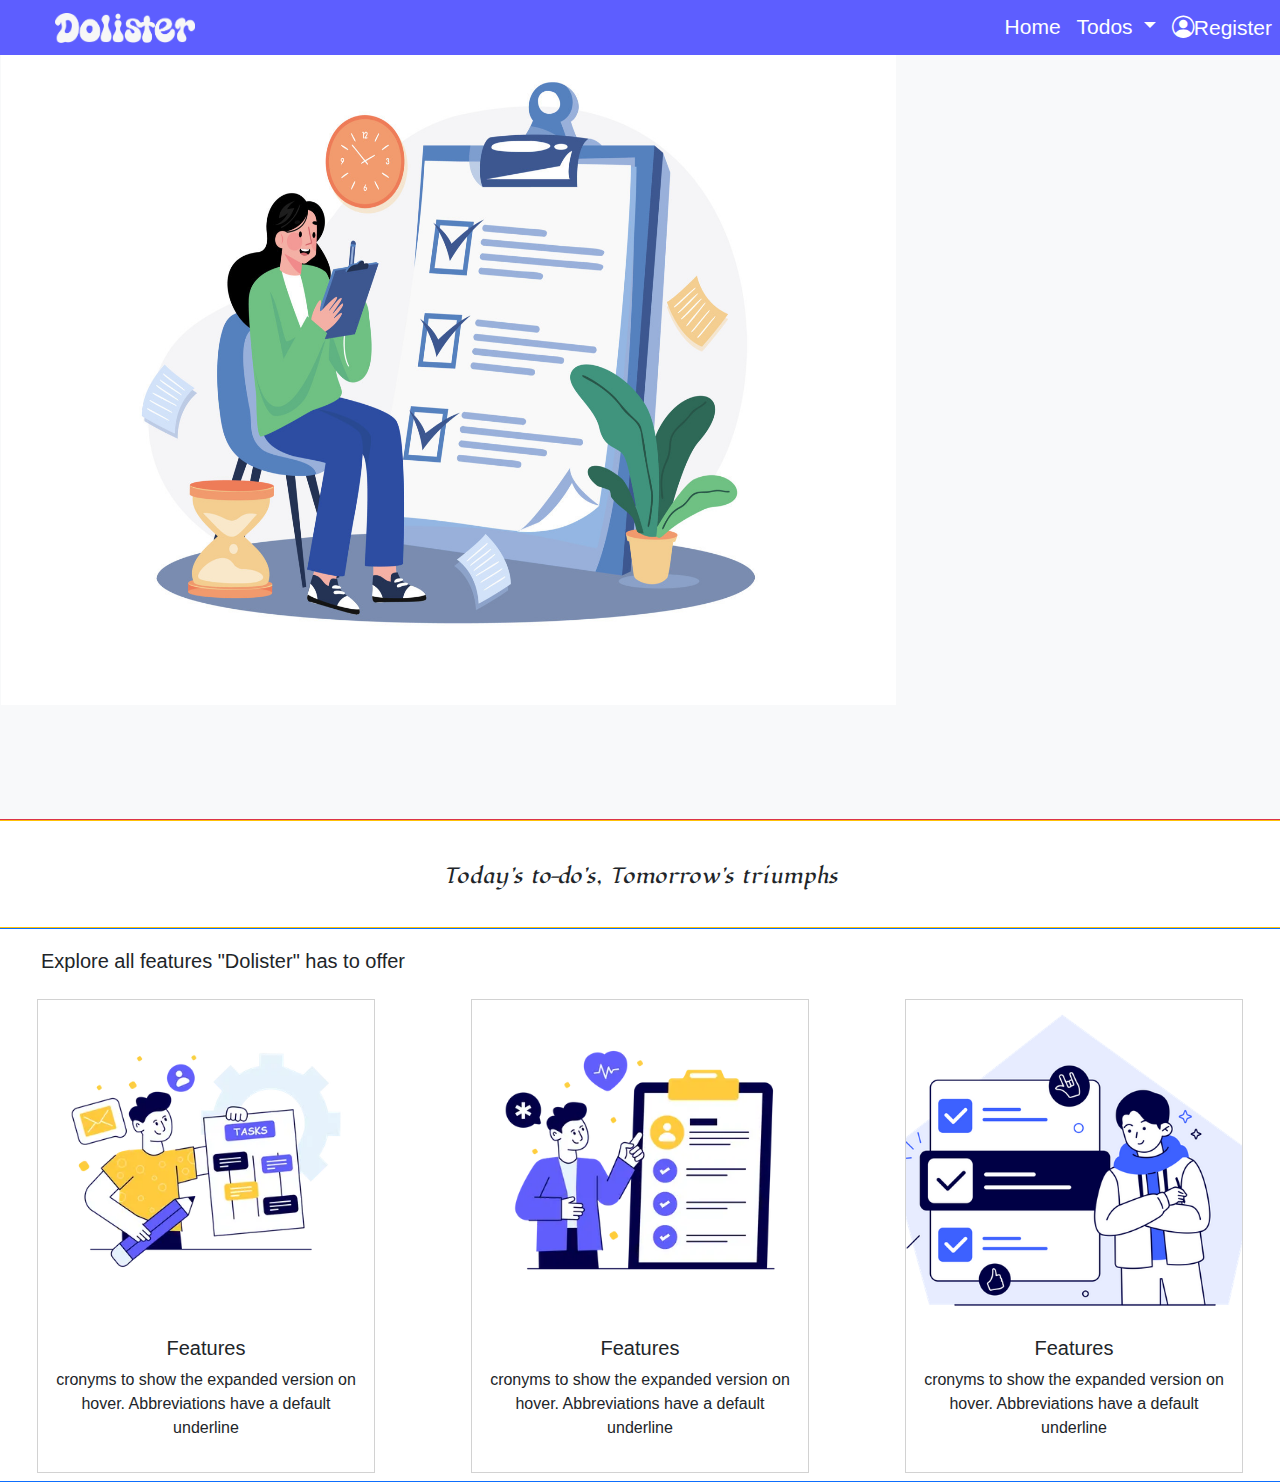
==== index.html @ dff58cc9 "added view todo" ====
<!DOCTYPE html>
<html lang="en">
    <head>
        <meta charset="UTF-8">
        <meta name="viewport" content="width=device-width, initial-scale=1">
        <title>DoLister</title>
        <link rel="icon" href="images/title-logo.png" type="image/x-icon">
        <!--link to css file-->
        <link rel="stylesheet" href="css/styles.css">
        <!--link to bootstrap.v5-->
        <link href="https://cdn.jsdelivr.net/npm/bootstrap@5.3.0-alpha1/dist/css/bootstrap.min.css" rel="stylesheet">
        <!--link to bootstrap icons-->
        <link rel="stylesheet" href="https://cdn.jsdelivr.net/npm/bootstrap-icons@1.11.3/font/bootstrap-icons.min.css">
        <!--Google font link-->
        <link rel="preconnect" href="https://fonts.googleapis.com">
        <link rel="preconnect" href="https://fonts.gstatic.com" crossorigin>
        <link href="https://fonts.googleapis.com/css2?family=Lugrasimo&display=swap" rel="stylesheet">
    </head>
    <body>
        <header> 
            <nav class="navbar navbar-expand-lg navbar-dark fixed-top">
                <div class="container-fluid gx-0">
                    <a class="navbar-brand" href="index.html" >
                        <img src="images/text-1716182278752.png" alt="3D fonts">
                    </a>
                    <button class="navbar-toggler" type="button" data-bs-toggle="collapse" data-bs-target="#navbarNavAltMarkup" aria-controls="navbarNavAltMarkup" aria-expanded="false" aria-label="Toggle navigation">
                        <span class="navbar-toggler-icon"></span>
                    </button>
                    <div class="collapse navbar-collapse justify-content-end" id="navbarNavAltMarkup">
                        <div class="navbar-nav header-nav">
                            <a class="nav-link header-nav-link active text-white" aria-current="page" href="index.html">Home</a>
                            <li class="nav-item dropdown">
                                <a class="nav-link dropdown-toggle" href="#" role="button" data-bs-toggle="dropdown" aria-expanded="false">
                                    Todos
                                </a>
                                <ul class="dropdown-menu">
                                    <li><a class="dropdown-item" href="new-todo.html">Add Todos</a></li>
                                    <li><a class="dropdown-item" href="user-todos.html">View Todos</a></li>
                                </ul>
                            </li>
                
                            <a class="nav-link header-nav-link" href="new-user.html"><i class="bi bi-person-circle"></i>Register</a>
                        </div>
                    </div> 
                </div>
            </nav>
        </header>
        <main>
            <div class="row home-body">
                <div class="col-lg-12 home_banner border border-danger bg-light">
                    <img src="images/todo2.jpeg" class="home-image" alt="" class="border border-info">
                </div>
                <!--Block quote-->
                <div class="col-lg-12 home_blockquote border border-warning">
                    <blockquote class="blockquote home_blockquote_text">
                        <p>Today's to-do's, Tomorrow's triumphs</p>    
                    </blockquote>
                </div>

                <!--Features-->
                <div class="col-lg-12 border border-primary">
                    <div>
                        <h5 class="home-features-title">Explore all features "Dolister" has to offer</h5>
                    </div>
                    <div class="row row-cols-3">
                        <div class="col px-5 py-2">
                            <div class="card rounded-0">
                                <img src="images/home-feature-1.webp" class="home-card-img-top"
                                    alt="...">
                                <div class="card-body text-center">
                                    <h5 class="card-title">Features</h5>
                                    <p>cronyms to show the expanded version on hover. Abbreviations have a default underline</p>
                                </div>
                            </div>
                        </div>

                        <div class="col px-5 py-2">
                            <div class="card rounded-0">
                                <img src="images/home-feature-2.webp" class="home-card-img-top"
                                    alt="...">
                                <div class="card-body text-center">
                                    <h5 class="card-title">Features</h5>
                                    <p>cronyms to show the expanded version on hover. Abbreviations have a default underline</p>
                                </div>
                            </div>
                        </div>

                        <div class="col px-5 py-2">
                            <div class="card rounded-0">
                                <img src="images/home-feature-3.png" class="home-card-img-top"
                                    alt="...">
                                <div class="card-body text-center">
                                    <h5 class="card-title">Features</h5>
                                    <p>cronyms to show the expanded version on hover. Abbreviations have a default underline</p>
                                </div>
                            </div>
                        </div>

                    </div>
                </div>

                <!--FLow-->
                <div></div>
            </div>
        </main>
        <footer>
            
        </footer>
        <script src="scripts/index.js"></script>
        <script src="https://cdnjs.cloudflare.com/ajax/libs/jquery/3.6.0/jquery.min.js"></script>
        <script src="https://cdn.jsdelivr.net/npm/bootstrap@5.3.0-alpha1/dist/js/bootstrap.bundle.min.js"></script>
    </body>
</html>
---- css/styles.css ----
/*New Todo Page*/

.newtodo-container {
    max-width: 550px;
    max-height: 850px;
    margin: 110px auto;
    margin-bottom: 70px;
    padding: 30px;
    border-radius: 5px;
}

.form-text{
    font-size: 13px !important;
}

.newtodo-btn{
    width:200px;
}

.errorFormField{
    color:red;
    font-size: 14px;
    padding:5px 0px;
}

/*New User Page*/

.newuser-container {
    max-width: 500px;
    max-height: 850px;
    margin: 110px auto;
    margin-bottom: 70px;
    padding: 30px;
    border-radius: 5px;
}

.form-text{
    font-size: 13px !important;
}

.newuser-btn{
    width:200px;
}

.errorFormField{
    color:red;
    font-size: 14px;
    padding:5px 0px;
}

.help-text{
    text-align: justify;
    padding-left: 15px;
}

.bi-eye-fill{
    margin-left: -45px;
    margin-top: -30px;
    position: relative;
    z-index: 2;
    padding-right: 15px;
    float: right;
    cursor: pointer;
}

/*User Todo Page*/
.todosArea{
    font-family:Calibri, 'Trebuchet MS', sans-serif;
}

.todo-container{
    margin:90px 5px 50px 35px;
}

.todo-category-color-dot{
    height: 14px;
    width: 14px;
    background-color: #bbb;
    border-radius: 50%;
    display: inline-block;
}

.todo-category-header{
    height: 45px;
}

.todo-category-title{
    font-size: 16px;
}

.todo-details{
    color: black;
}

.todo-card-container{
    padding: 0px 20px 0px 50px;
}

.todo-card{
    width:20vw;
    border-width: 0px !important;
}

.todo-status{
    float: right;
}

.todo-desc{
    font-size: 17x;
    padding-left: 0px;
}

.todo-body{
    font-size:13px;
}

.todo-icons{
    float:right;
}

.strike{
    text-decoration: line-through;
}

.bi-star, .bi-pencil-square, .bi-trash,.bi-check-circle{
    padding-left: 10px;
    font-size: 1.2rem;
    color: black;
    cursor: pointer;
}

.bi-x-circle{
    padding-left: 10px;
    font-size: 1.2rem;
    color: black;
    cursor: pointer;
}
.bi-check-circle-fill{
    padding-left: 10px;
    font-size: 1.2rem;
    color: green;
    cursor: pointer;
}

.completebtn{
    float: right;
    font-size: 15px !important;
    padding: 0;
}

#addTodosBtn{
    width:80%;
    float: right;
    background-color: #E0E0E0;
}

.bi-plus-square-fill{
    float: left;
}

/*Todo aside styles*/

.todo-aside-container{
    margin-top: 90px;
    padding: 0px 40px;
}

.todo-aside-title-info, .todo-aside-list-title{
    padding: 10px 15px;
}

.todo-aside-title-info{
    font-size: 17px;
}

.todo-aside-list{
    padding: 10px 45px;
    list-style-type: none;
}

.todo-aside-sublist{
    padding: 5px 0px;
}

.todo-aside-list-title{
    font-size: 16px;
}

.todo-count-badge {
    height: 19px;
    width:21px;
    background-color: goldenrod;
  }

#completedIcon{
    padding: 5px 0px;
    font-size: 1rem;
    color: black;
    cursor: pointer;
}


/* Index page*/
.navbar{
    /* background-color: navy; */ 
    height: 55px;
    background-color: #5d5eff;
}

.navbar-brand img{
    width:140px;
    height:30px;
    margin-left: 55px;
}

.header-nav a{
    font-size:21px;
    font-family: 'Gill Sans', 'Gill Sans MT', Calibri, 'Trebuchet MS', sans-serif;
    color:white;
    background-color: #5d5eff;
}

.bi-person-circle, .bi-cart4{
    color: white;
    font-size: 1.4rem;
}

.home-body{
    font-family: 'Gill Sans', 'Gill Sans MT', Calibri, 'Trebuchet MS', sans-serif;
}

.home_banner{
    height: 820px;
    width:100%;
}

.home-image{
    height: 55vw;
    width: 70%;
}

.home-features-title{
    padding: 20px 20px 10px 40px;
}

.home_blockquote{
    padding: 40px 20px 20px 20px;
}

.home_blockquote_text{
    font-family:"Lugrasimo";
    font-size: 40px;
    text-align: center;
}

.lugrasimo-regular {
    font-family: "Lugrasimo", cursive;
    font-weight: 400;
    font-style: normal;
}

.home-card-img-top{
    width: 100%;
    height: 25vw;
    object-fit: cover;
}
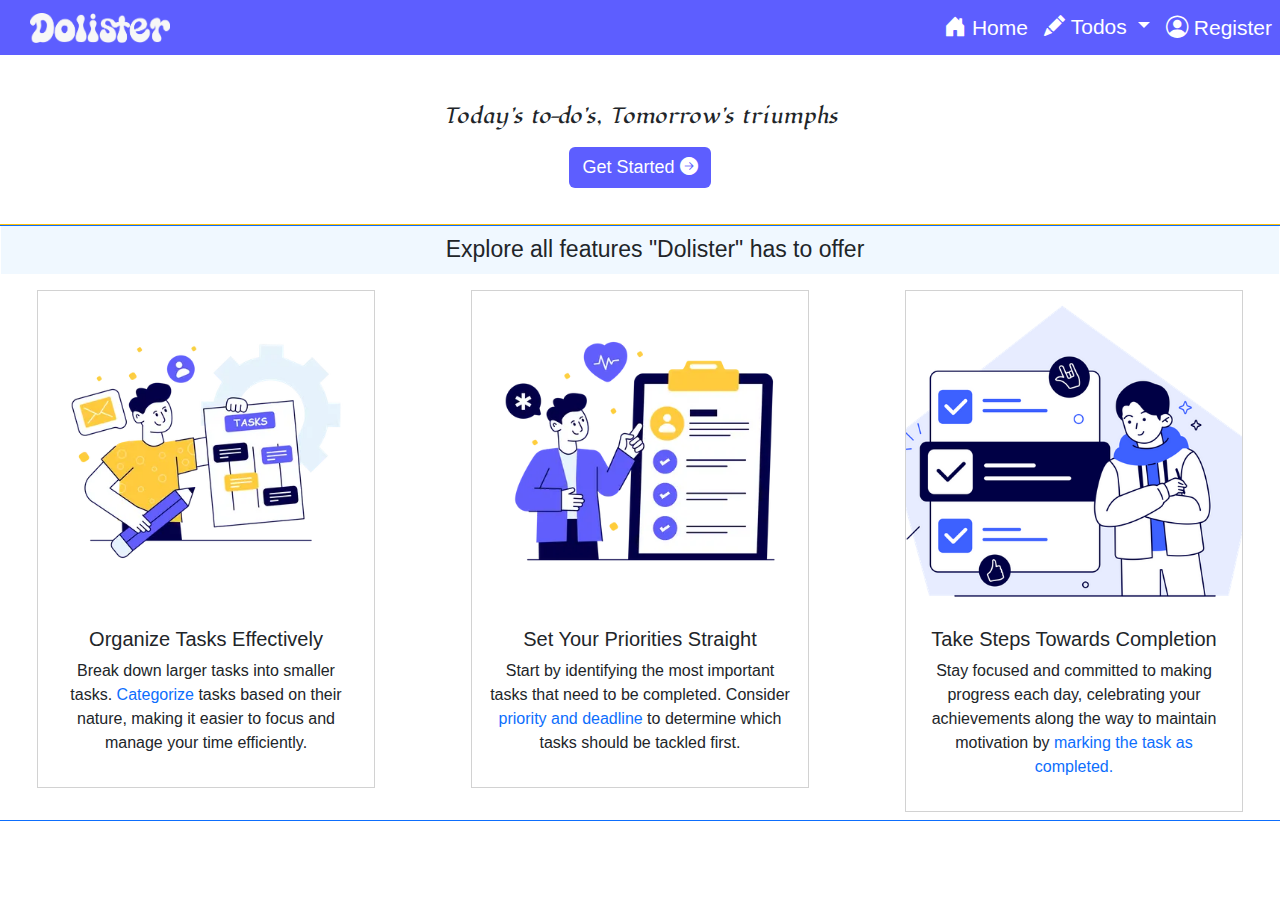
==== commit 137d746b: "added index page" ====
--- a/index.html
+++ b/index.html
@@ -28,18 +28,18 @@
                     </button>
                     <div class="collapse navbar-collapse justify-content-end" id="navbarNavAltMarkup">
                         <div class="navbar-nav header-nav">
-                            <a class="nav-link header-nav-link active text-white" aria-current="page" href="index.html">Home</a>
-                            <li class="nav-item dropdown">
+                            <a class="nav-link header-nav-link active text-white" aria-current="page" href="index.html"><i class="bi bi-house-door-fill"></i>&nbsp;Home</a>
+                            <li class="nav-item header-nav-link dropdown">
                                 <a class="nav-link dropdown-toggle" href="#" role="button" data-bs-toggle="dropdown" aria-expanded="false">
-                                    Todos
+                                    <i class="bi bi-pencil-fill"></i>&nbsp;Todos
                                 </a>
-                                <ul class="dropdown-menu">
-                                    <li><a class="dropdown-item" href="new-todo.html">Add Todos</a></li>
-                                    <li><a class="dropdown-item" href="user-todos.html">View Todos</a></li>
+                                <ul class="dropdown-menu todo-header-dropdown">
+                                    <li><a class="dropdown-item todo-header-dropdown-list" href="new-todo.html">Add Todos</a></li>
+                                    <li><a class="dropdown-item todo-header-dropdown-list" href="user-todos.html">View Todos</a></li>
                                 </ul>
                             </li>
                 
-                            <a class="nav-link header-nav-link" href="new-user.html"><i class="bi bi-person-circle"></i>Register</a>
+                            <a class="nav-link header-nav-link todo_link " href="new-user.html"><i class="bi bi-person-circle"></i>&nbsp;Register</a>
                         </div>
                     </div> 
                 </div>
@@ -47,29 +47,35 @@
         </header>
         <main>
             <div class="row home-body">
-                <div class="col-lg-12 home_banner border border-danger bg-light">
-                    <img src="images/todo2.jpeg" class="home-image" alt="" class="border border-info">
+                
+                <!--
+                <div class="col-lg-8 home_banner border border-danger bg-light">
+                    <img src="images/todo.giff.gif" class="home-image" alt="">
                 </div>
+                -->
+                
+                
                 <!--Block quote-->
                 <div class="col-lg-12 home_blockquote border border-warning">
-                    <blockquote class="blockquote home_blockquote_text">
-                        <p>Today's to-do's, Tomorrow's triumphs</p>    
+                    <blockquote class="blockquote">
+                        <p class="home_blockquote_text">Today's to-do's, Tomorrow's triumphs</p>   
+                        <a class="btn home-btn" href="new-user.html" type="button">Get Started&nbsp;<i class="bi bi-arrow-right-circle-fill"></i></a> 
                     </blockquote>
                 </div>
 
                 <!--Features-->
                 <div class="col-lg-12 border border-primary">
                     <div>
-                        <h5 class="home-features-title">Explore all features "Dolister" has to offer</h5>
+                        <h5 class="home-features-title text-center">Explore all features "Dolister" has to offer</h5>
                     </div>
-                    <div class="row row-cols-3">
+                    <div class="row row-cols-1 row-cols-sm-1 row-cols-md-1 row-cols-lg-1 row-cols-xl-3">
                         <div class="col px-5 py-2">
                             <div class="card rounded-0">
                                 <img src="images/home-feature-1.webp" class="home-card-img-top"
                                     alt="...">
                                 <div class="card-body text-center">
-                                    <h5 class="card-title">Features</h5>
-                                    <p>cronyms to show the expanded version on hover. Abbreviations have a default underline</p>
+                                    <h5 class="card-title">Organize Tasks Effectively</h5>
+                                    <p>Break down larger tasks into smaller tasks. <span class="text-primary">Categorize </span>tasks based on their nature, making it easier to focus and manage your time efficiently.</p>
                                 </div>
                             </div>
                         </div>
@@ -79,8 +85,8 @@
                                 <img src="images/home-feature-2.webp" class="home-card-img-top"
                                     alt="...">
                                 <div class="card-body text-center">
-                                    <h5 class="card-title">Features</h5>
-                                    <p>cronyms to show the expanded version on hover. Abbreviations have a default underline</p>
+                                    <h5 class="card-title">Set Your Priorities Straight</h5>
+                                    <p>Start by identifying the most important tasks that need to be completed. Consider <span class="text-primary">priority and deadline</span> to determine which tasks should be tackled first.</p>
                                 </div>
                             </div>
                         </div>
@@ -90,8 +96,8 @@
                                 <img src="images/home-feature-3.png" class="home-card-img-top"
                                     alt="...">
                                 <div class="card-body text-center">
-                                    <h5 class="card-title">Features</h5>
-                                    <p>cronyms to show the expanded version on hover. Abbreviations have a default underline</p>
+                                    <h5 class="card-title">Take Steps Towards Completion</h5>
+                                    <p>Stay focused and committed to making progress each day, celebrating your achievements along the way to maintain motivation by <span class="text-primary">marking the task as completed.</span></p>
                                 </div>
                             </div>
                         </div>
--- a/css/styles.css
+++ b/css/styles.css
@@ -5,8 +5,11 @@
     max-height: 850px;
     margin: 110px auto;
     margin-bottom: 70px;
+    margin-left: 50px;
     padding: 30px;
     border-radius: 5px;
+    background-color: whitesmoke;
+    
 }
 
 .form-text{
@@ -15,6 +18,7 @@
 
 .newtodo-btn{
     width:200px;
+    background-color: #5d5eff !important;
 }
 
 .errorFormField{
@@ -23,15 +27,40 @@
     padding:5px 0px;
 }
 
+.newtodo_body{
+    display: flex;
+}
+
+.pencil-image{
+    height: 41.3vw;
+    width:100%;
+    float: right;
+    opacity: 0.8;
+}
+.newtodo_image_left{
+height:50vw;
+width:40%;
+margin: 110px 0px 0px 150px;
+}
+
 /*New User Page*/
+
+.newuser-image{
+    display: block;
+    margin:100px 0px 100px 80px;
+    width: 120%;
+    height: 48vw;
+    opacity: 0.8;
+}
 
 .newuser-container {
     max-width: 500px;
     max-height: 850px;
-    margin: 110px auto;
+    margin: 80px auto;
     margin-bottom: 70px;
     padding: 30px;
     border-radius: 5px;
+    background-color: #F0F0F0;
 }
 
 .form-text{
@@ -40,6 +69,7 @@
 
 .newuser-btn{
     width:200px;
+    background-color: #5d5eff !important;
 }
 
 .errorFormField{
@@ -63,6 +93,7 @@
     cursor: pointer;
 }
 
+
 /*User Todo Page*/
 .todosArea{
     font-family:Calibri, 'Trebuchet MS', sans-serif;
@@ -86,6 +117,7 @@
 
 .todo-category-title{
     font-size: 16px;
+    font-weight: 600 !important;
 }
 
 .todo-details{
@@ -116,6 +148,10 @@
 
 .todo-icons{
     float:right;
+}
+
+.todo_select{
+    font-weight: 550 !important;
 }
 
 .strike{
@@ -129,12 +165,6 @@
     cursor: pointer;
 }
 
-.bi-x-circle{
-    padding-left: 10px;
-    font-size: 1.2rem;
-    color: black;
-    cursor: pointer;
-}
 .bi-check-circle-fill{
     padding-left: 10px;
     font-size: 1.2rem;
@@ -142,6 +172,11 @@
     cursor: pointer;
 }
 
+.bi-check-circle:hover, .bi-check-circle-fill:hover{
+    opacity: 0.8;
+    font-size: 1.1rem;
+}
+
 .completebtn{
     float: right;
     font-size: 15px !important;
@@ -151,7 +186,7 @@
 #addTodosBtn{
     width:80%;
     float: right;
-    background-color: #E0E0E0;
+    background-color: gainsboro;
 }
 
 .bi-plus-square-fill{
@@ -165,12 +200,13 @@
     padding: 0px 40px;
 }
 
-.todo-aside-title-info, .todo-aside-list-title{
+.todo-aside-title-info{
     padding: 10px 15px;
 }
 
 .todo-aside-title-info{
     font-size: 17px;
+    font-weight: 600 !important;
 }
 
 .todo-aside-list{
@@ -183,14 +219,14 @@
 }
 
 .todo-aside-list-title{
-    font-size: 16px;
-}
-
-.todo-count-badge {
-    height: 19px;
-    width:21px;
-    background-color: goldenrod;
-  }
+    font-size: 17px;
+    font-weight: 600 !important;
+    padding: 10px 15px 10px 45px;
+}
+
+.todo_countBadge{
+    float: right;
+}
 
 #completedIcon{
     padding: 5px 0px;
@@ -199,6 +235,46 @@
     cursor: pointer;
 }
 
+.todo-notodos-image{
+    height:35vw;
+    width: 90%;
+    opacity: 0.3;
+}
+
+@media (max-width: 768px) {
+    
+    .container{
+       margin: 0;
+       float: none;
+    }
+
+    #addTodosBtn{
+        width:100%;
+    }
+}
+
+@media (max-width: 992px) {
+    .todoAside, .newuser-image{
+        display: none;
+    }
+    .container{
+        margin: 0;
+        float: none;
+     }
+ 
+     #addTodosBtn{
+         width:100%;
+     }
+}
+
+@media (max-width: 1200px) {
+    .todo-aside-list-title, .todo-aside-title-info{
+        font-size: 15px;   
+    }
+    .newuser-image{
+        display: none;
+    }
+}
 
 /* Index page*/
 .navbar{
@@ -210,7 +286,7 @@
 .navbar-brand img{
     width:140px;
     height:30px;
-    margin-left: 55px;
+    margin-left: 30px;
 }
 
 .header-nav a{
@@ -220,37 +296,67 @@
     background-color: #5d5eff;
 }
 
-.bi-person-circle, .bi-cart4{
+.bi-person-circle, .bi-house-door-fill{
     color: white;
     font-size: 1.4rem;
 }
 
+.todo-header-dropdown{
+    padding: 0 !important;
+}
+
+.todo-header-dropdown-list{
+    background-color: #5d5eff !important;
+}
+
+.todo-header-dropdown-list:hover{
+    opacity: 0.9 !important;
+    background-color: #5d5eff !important;
+    color: white !important;
+    font-size: 22px;
+}
+
 .home-body{
     font-family: 'Gill Sans', 'Gill Sans MT', Calibri, 'Trebuchet MS', sans-serif;
 }
 
 .home_banner{
-    height: 820px;
+    height: 520px;
     width:100%;
+    background-color: #FFFE5D;
 }
 
 .home-image{
-    height: 55vw;
-    width: 70%;
+    height: 35vw;
+    width: 100%;
+    background-color: #e0dffd;
 }
 
 .home-features-title{
-    padding: 20px 20px 10px 40px;
+    padding: 10px 10px 10px 40px;
+    font-size: 23px;
+    background-color: aliceblue;
 }
 
 .home_blockquote{
-    padding: 40px 20px 20px 20px;
-}
+    padding: 100px 20px 20px 20px;
+    font-size: 40px;
+    text-align: center;
+    /*
+    background-color: #FFFE5D;
+    background-image: url('../images/test3.webp');
+    opacity:0.3;
+    background-image: url('../images/test2.jpeg');
+    background-repeat: no-repeat;
+    background-image: url('../images/todo-3.jpeg');
+    background-repeat: no-repeat;
+    background-position: center;
+    */
+}
+
 
 .home_blockquote_text{
     font-family:"Lugrasimo";
-    font-size: 40px;
-    text-align: center;
 }
 
 .lugrasimo-regular {
@@ -264,3 +370,12 @@
     height: 25vw;
     object-fit: cover;
 }
+
+.home-btn{
+    display: flex;
+    justify-content: center;
+    align-items: center;
+    background-color: #5d5eff !important;
+    color: white !important;
+    font-size: 18px !important;
+}
